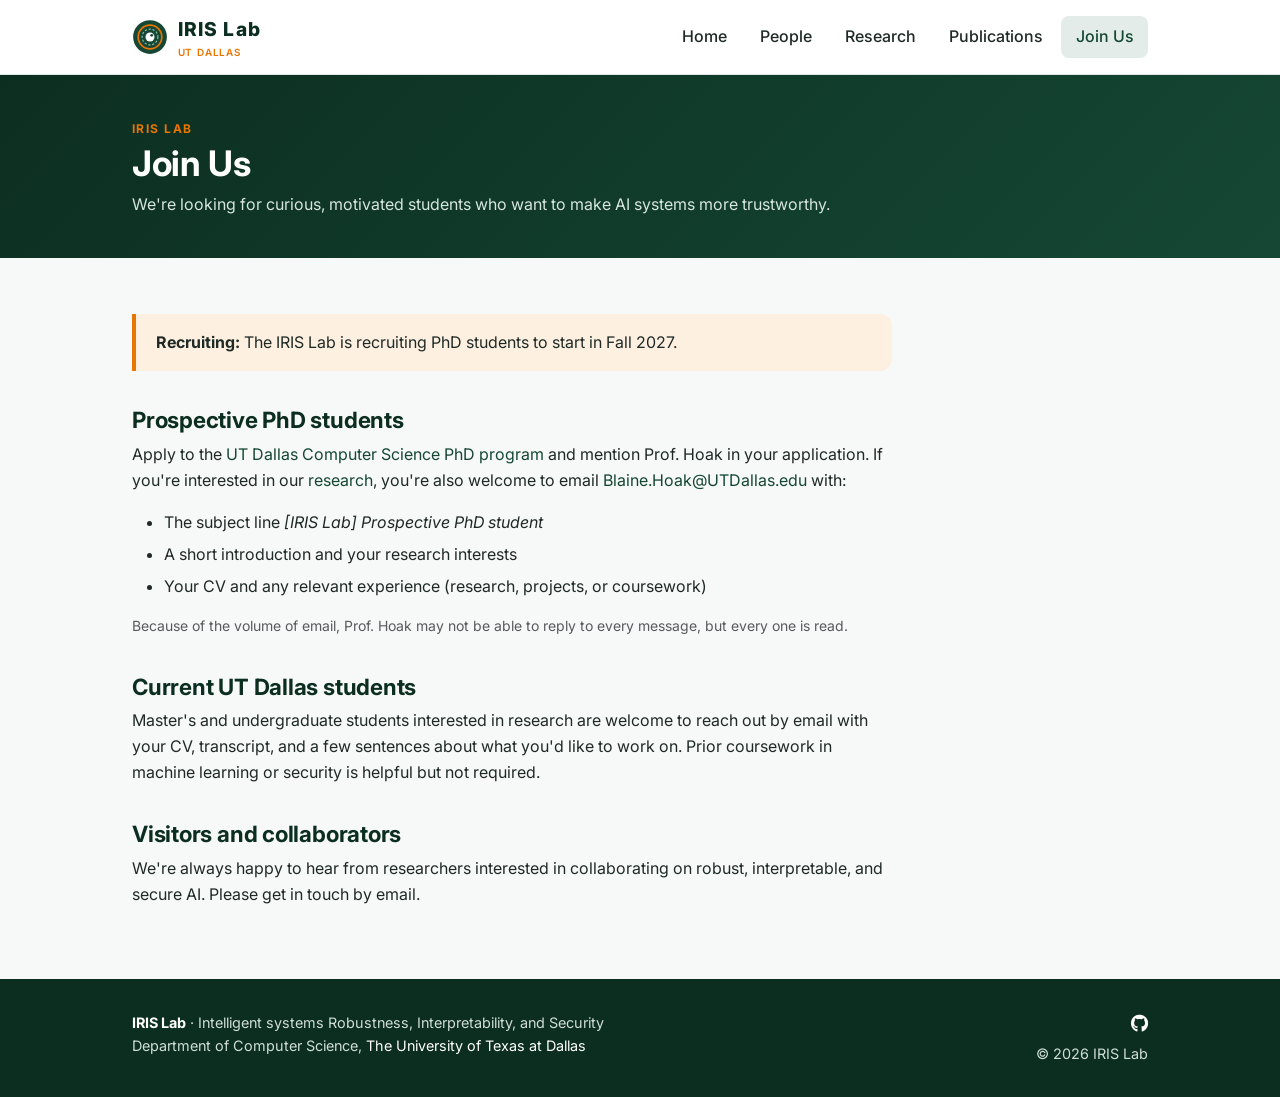
==== join/index.html @ d3d23715 "initial framework" ====
<!DOCTYPE html>
<html lang="en">

<head>
  <meta charset="UTF-8">
  <meta name="viewport" content="width=device-width, initial-scale=1.0">
  <title>Join Us | IRIS Lab</title>
  <meta name="description" content="Opportunities for PhD, master's, and undergraduate students in the IRIS Lab at UT Dallas.">
  <link rel="canonical" href="https://iris-research-lab.github.io/join/">
  <link rel="icon" href="/assets/images/logo.svg" type="image/svg+xml">
  <link rel="preconnect" href="https://fonts.googleapis.com">
  <link rel="preconnect" href="https://fonts.gstatic.com" crossorigin>
  <link href="https://fonts.googleapis.com/css2?family=Inter:wght@400;500;600;700;800&display=swap" rel="stylesheet">
  <link href="https://cdn.jsdelivr.net/npm/bootstrap@5.3.3/dist/css/bootstrap.min.css" rel="stylesheet">
  <link rel="stylesheet" href="https://cdnjs.cloudflare.com/ajax/libs/font-awesome/6.5.2/css/all.min.css">
  <link rel="stylesheet" href="/assets/css/style.css">
  <script type="module" src="/assets/js/layout.js"></script>
</head>

<body>
  <div id="navbar-placeholder"></div>

  <header class="page-header">
    <div class="container container-narrow">
      <div class="eyebrow mb-1">IRIS Lab</div>
      <h1>Join Us</h1>
      <p>We're looking for curious, motivated students who want to make AI systems more trustworthy.</p>
    </div>
  </header>

  <main class="section">
    <div class="container container-narrow">
      <div class="prose">
      <!-- TODO: update the recruiting cycle each year (or remove this callout) -->
      <div class="callout mb-4">
        <strong>Recruiting:</strong> The IRIS Lab is recruiting PhD students to start in Fall 2027.
      </div>

      <h2>Prospective PhD students</h2>
      <p>
        Apply to the <a href="https://cs.utdallas.edu/">UT Dallas Computer Science PhD program</a> and mention
        Prof. Hoak in your application. If you're interested in our <a href="/research/">research</a>, you're
        also welcome to email <a href="mailto:Blaine.Hoak@UTDallas.edu">Blaine.Hoak@UTDallas.edu</a> with:
      </p>
      <ul>
        <li>The subject line <em>[IRIS Lab] Prospective PhD student</em></li>
        <li>A short introduction and your research interests</li>
        <li>Your CV and any relevant experience (research, projects, or coursework)</li>
      </ul>
      <p class="text-body-secondary small">
        Because of the volume of email, Prof. Hoak may not be able to reply to every message, but every one is read.
      </p>

      <h2>Current UT Dallas students</h2>
      <p>
        Master's and undergraduate students interested in research are welcome to reach out by email with your
        CV, transcript, and a few sentences about what you'd like to work on. Prior coursework in machine
        learning or security is helpful but not required.
      </p>

      <h2>Visitors and collaborators</h2>
      <p>
        We're always happy to hear from researchers interested in collaborating on robust, interpretable, and
        secure AI. Please get in touch by email.
      </p>
      </div>
    </div>
  </main>

  <div id="footer-placeholder"></div>
  <script src="https://cdn.jsdelivr.net/npm/bootstrap@5.3.3/dist/js/bootstrap.bundle.min.js"></script>
</body>

</html>
---- assets/css/style.css ----
/* ==========================================
   IRIS Lab — global styles
   Palette builds on UT Dallas brand colors:
   https://brand.utdallas.edu/graphics-visual-identity/color-palette/
========================================== */
:root {
    --iris-green: #154734;
    --iris-green-dark: #0c2e21;
    --iris-green-soft: #e3ece8;
    --iris-mint: #8fc1a9;
    --iris-orange: #e87500;
    --iris-orange-soft: #fdf0e1;

    --color-text: #1f2a26;
    --color-muted: #5f6b66;
    --color-border: #dfe6e2;
    --color-background: #f7f9f8;
    --color-surface: #ffffff;

    --radius: 12px;
    --shadow-sm: 0 1px 3px rgba(12, 46, 33, 0.06), 0 1px 2px rgba(12, 46, 33, 0.04);
    --shadow-md: 0 6px 18px rgba(12, 46, 33, 0.10);

    --bs-link-color-rgb: 21, 71, 52;
    --bs-link-hover-color-rgb: 232, 117, 0;
}

body {
    font-family: 'Inter', system-ui, -apple-system, 'Segoe UI', Roboto, sans-serif;
    color: var(--color-text);
    background-color: var(--color-background);
    line-height: 1.6;
    display: flex;
    flex-direction: column;
    min-height: 100vh;
}

main { flex: 1 0 auto; }

h1, h2, h3, h4, h5, h6 {
    font-family: 'Inter', sans-serif;
    font-weight: 700;
    letter-spacing: -0.01em;
    color: var(--iris-green-dark);
}

a {
    color: var(--iris-green);
    text-decoration: none;
    transition: color 0.15s;
}

a:hover { color: var(--iris-orange); }

.container-narrow { max-width: 1040px; }

.section { padding: 3.5rem 0; }

.section-title {
    display: flex;
    align-items: center;
    gap: 0.6rem;
    margin-bottom: 1.5rem;
    font-size: 1.6rem;
}

.section-title::after {
    content: "";
    flex: 1;
    height: 1px;
    background: var(--color-border);
    margin-left: 0.5rem;
}

.eyebrow {
    font-size: 0.75rem;
    font-weight: 700;
    letter-spacing: 0.12em;
    text-transform: uppercase;
    color: var(--iris-orange);
}

/* ==========================================
   Navbar & footer
========================================== */
.site-nav {
    background: var(--color-surface);
    border-bottom: 1px solid var(--color-border);
}

.site-nav .navbar-brand {
    display: flex;
    align-items: center;
    gap: 0.6rem;
    color: var(--iris-green-dark);
}

.site-nav .navbar-brand img { width: 36px; height: 36px; }

.brand-name {
    font-weight: 800;
    font-size: 1.2rem;
    letter-spacing: 0.06em;
    line-height: 1.1;
}

.brand-sub {
    display: block;
    font-size: 0.62rem;
    font-weight: 600;
    letter-spacing: 0.08em;
    text-transform: uppercase;
    color: var(--iris-orange);
}

.site-nav .nav-link {
    font-weight: 500;
    color: var(--color-text);
    padding: 0.5rem 0.9rem !important;
    border-radius: 8px;
}

.site-nav .nav-link:hover { color: var(--iris-orange); }

.site-nav .nav-link.active {
    color: var(--iris-green);
    background: var(--iris-green-soft);
}

.site-footer {
    background: var(--iris-green-dark);
    color: #cfded7;
    font-size: 0.9rem;
    padding: 2rem 0;
}

.site-footer a { color: #ffffff; }
.site-footer a:hover { color: var(--iris-orange); }

/* ==========================================
   Hero (home) and page headers
========================================== */
.hero {
    position: relative;
    overflow: hidden;
    color: #ffffff;
    background:
        radial-gradient(circle at 85% 40%, rgba(232, 117, 0, 0.18) 0 70px, transparent 71px),
        repeating-radial-gradient(circle at 85% 40%, rgba(143, 193, 169, 0.10) 0 2px, transparent 3px 26px),
        linear-gradient(135deg, var(--iris-green-dark), var(--iris-green));
    padding: 5rem 0 4.5rem;
}

.hero h1 {
    color: #ffffff;
    font-size: clamp(2.6rem, 6vw, 4rem);
    font-weight: 800;
    letter-spacing: 0.04em;
    margin-bottom: 0.25rem;
}

.hero .expansion {
    font-size: clamp(1rem, 2.2vw, 1.3rem);
    font-weight: 500;
    color: #d6e6de;
    margin-bottom: 1.5rem;
}

.hero .expansion b {
    color: var(--iris-orange);
    font-weight: 800;
}

.hero .mission {
    font-size: 1.15rem;
    max-width: 640px;
    color: #f1f6f3;
}

.page-header {
    background: linear-gradient(135deg, var(--iris-green-dark), var(--iris-green));
    color: #ffffff;
    padding: 2.75rem 0 2.5rem;
}

.page-header h1 { color: #ffffff; margin: 0; font-size: 2.2rem; }
.page-header p { color: #d6e6de; margin: 0.5rem 0 0; max-width: 720px; }

/* ==========================================
   Buttons
========================================== */
.btn-iris {
    background: var(--iris-orange);
    color: #ffffff;
    border: none;
    font-weight: 600;
    border-radius: 8px;
    padding: 0.6rem 1.2rem;
}

.btn-iris:hover { background: #c96500; color: #ffffff; }

.btn-iris-outline {
    border: 1.5px solid currentColor;
    color: #ffffff;
    font-weight: 600;
    border-radius: 8px;
    padding: 0.55rem 1.15rem;
}

.btn-iris-outline:hover { color: var(--iris-orange); }

.btn-link-pill {
    display: inline-flex;
    align-items: center;
    gap: 0.4rem;
    font-size: 0.8rem;
    font-weight: 500;
    padding: 0.25rem 0.65rem;
    border-radius: 999px;
    border: 1px solid var(--color-border);
    color: var(--iris-green);
    background: var(--color-surface);
}

.btn-link-pill:hover {
    color: var(--iris-orange);
    border-color: var(--iris-orange);
}

/* ==========================================
   Cards
========================================== */
.iris-card {
    background: var(--color-surface);
    border: 1px solid var(--color-border);
    border-radius: var(--radius);
    box-shadow: var(--shadow-sm);
    padding: 1.5rem;
    transition: box-shadow 0.2s, transform 0.2s;
}

a.iris-card:hover, .iris-card.hoverable:hover {
    box-shadow: var(--shadow-md);
    transform: translateY(-2px);
}

.theme-icon {
    width: 48px;
    height: 48px;
    border-radius: 12px;
    display: inline-flex;
    align-items: center;
    justify-content: center;
    font-size: 1.3rem;
    background: var(--iris-green-soft);
    color: var(--iris-green);
    margin-bottom: 1rem;
}

.theme-letter {
    font-weight: 800;
    color: var(--iris-orange);
}

/* ==========================================
   News
========================================== */
.news-list {
    list-style: none;
    padding: 0;
    margin: 0;
    max-height: 340px;
    overflow-y: auto;
    scrollbar-width: thin;
}

.news-list li {
    display: grid;
    grid-template-columns: 6.5rem 1fr;
    gap: 1rem;
    padding: 0.75rem 0;
    border-bottom: 1px solid var(--color-border);
}

.news-list li:last-child { border-bottom: none; }

.news-date {
    font-size: 0.8rem;
    font-weight: 600;
    color: var(--iris-green);
    padding-top: 0.15rem;
}

@media (max-width: 575.98px) {
    .news-list li { grid-template-columns: 1fr; gap: 0.15rem; }
}

/* ==========================================
   People
========================================== */
.person-card { text-align: center; }

.person-photo {
    width: 140px;
    height: 140px;
    border-radius: 50%;
    object-fit: cover;
    border: 4px solid var(--iris-green-soft);
    margin-bottom: 1rem;
}

.person-photo-placeholder {
    display: inline-flex;
    align-items: center;
    justify-content: center;
    background: var(--iris-green-soft);
    color: var(--iris-green);
    font-size: 2.4rem;
    font-weight: 700;
}

.person-role {
    font-size: 0.85rem;
    color: var(--color-muted);
    margin-bottom: 0.75rem;
}

.tag {
    display: inline-block;
    font-size: 0.75rem;
    font-weight: 500;
    padding: 0.15rem 0.55rem;
    margin: 0.15rem;
    border-radius: 999px;
    background: var(--iris-green-soft);
    color: var(--iris-green);
}

.person-links { display: flex; justify-content: center; gap: 0.9rem; margin-top: 1rem; }
.person-links a { font-size: 1.15rem; }

.member-strip { display: flex; flex-wrap: wrap; gap: 1.25rem; }
.member-strip a { text-align: center; width: 110px; color: var(--color-text); font-size: 0.85rem; font-weight: 500; }
.member-strip img, .member-strip .person-photo-placeholder {
    width: 84px; height: 84px; border-radius: 50%; object-fit: cover;
    border: 3px solid var(--iris-green-soft); margin-bottom: 0.4rem; font-size: 1.6rem;
}
.member-strip a:hover { color: var(--iris-orange); }

/* ==========================================
   Publications
========================================== */
.year-heading {
    font-size: 1.1rem;
    font-weight: 800;
    color: var(--iris-orange);
    margin: 2rem 0 0.75rem;
}

.pub {
    display: flex;
    gap: 1.25rem;
    align-items: flex-start;
}

.pub-img {
    flex: 0 0 180px;
    width: 180px;
    height: 110px;
    object-fit: contain;
    background: #fff;
    border-radius: 8px;
    border: 1px solid var(--color-border);
}

.pub-title { font-size: 1rem; font-weight: 600; margin-bottom: 0.2rem; color: var(--color-text); }
.pub-authors { font-size: 0.9rem; color: var(--color-muted); margin-bottom: 0.15rem; }
.pub-authors strong { color: var(--color-text); font-weight: 600; }
.pub-venue { font-size: 0.9rem; font-style: italic; color: var(--color-muted); margin-bottom: 0.5rem; }

.badge-award, .badge-talk {
    display: inline-block;
    font-size: 0.78rem;
    font-weight: 600;
    padding: 0.15rem 0.55rem;
    border-radius: 6px;
    margin-bottom: 0.4rem;
}
.badge-award { background: var(--iris-orange-soft); color: #a35400; border: 1px solid #f3cd9d; }
.badge-talk { background: var(--iris-green-soft); color: var(--iris-green); border: 1px solid #bcd4c8; }

@media (max-width: 767.98px) {
    .pub { flex-direction: column; }
    .pub-img { width: 100%; flex-basis: auto; height: 160px; }
}

.empty-state {
    text-align: center;
    padding: 3rem 1.5rem;
    color: var(--color-muted);
}

.empty-state i { font-size: 2.2rem; color: var(--iris-mint); margin-bottom: 1rem; }

/* ==========================================
   Prose (research / join)
========================================== */
.prose { max-width: 760px; }
.prose h2 { font-size: 1.4rem; margin-top: 2.25rem; }
.prose li { margin-bottom: 0.4rem; }

.callout {
    border-left: 4px solid var(--iris-orange);
    background: var(--iris-orange-soft);
    border-radius: 0 var(--radius) var(--radius) 0;
    padding: 1rem 1.25rem;
}
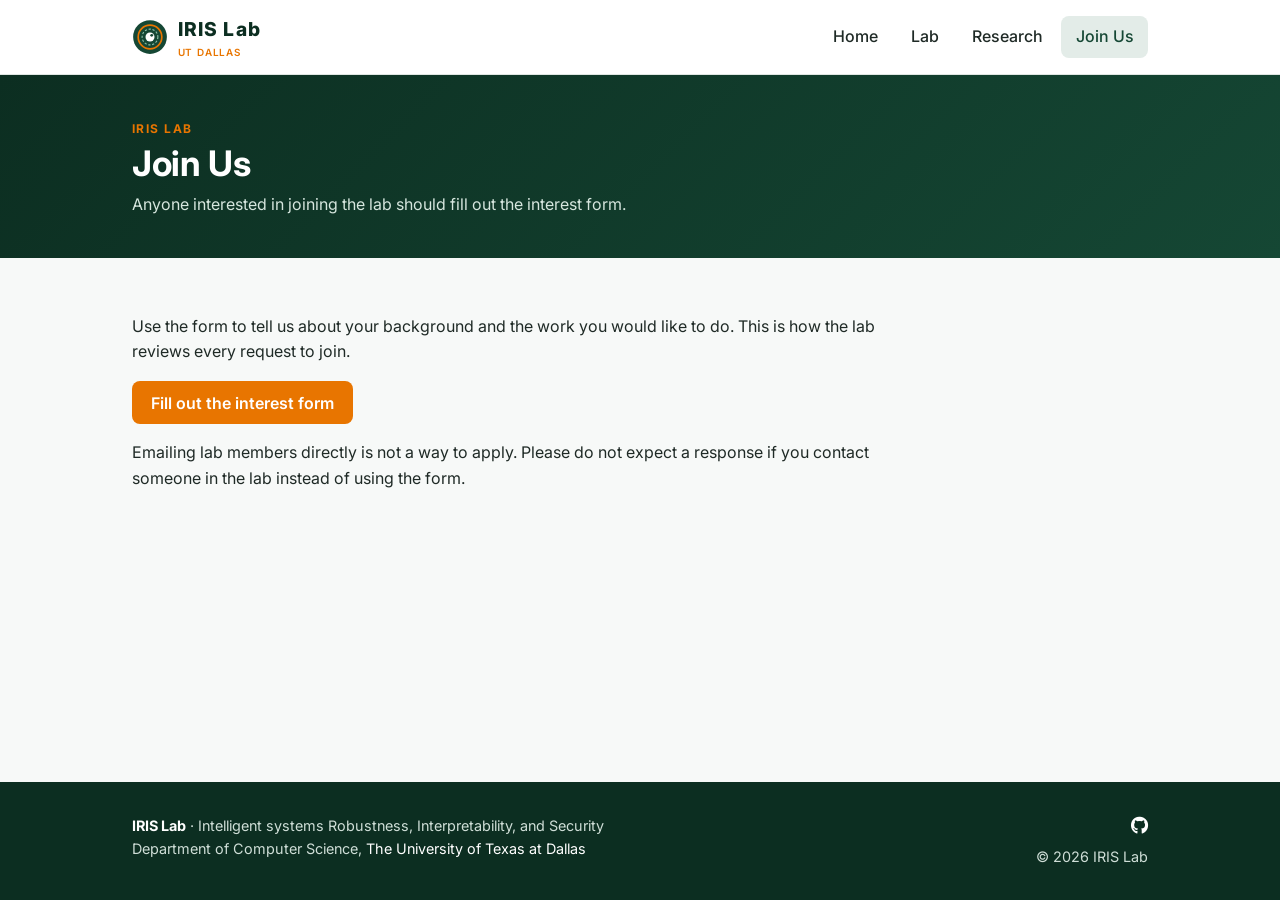
==== commit 141a371e: "Rewrite Join Us around a placeholder interest form. The page tells visitors to use the form and not " ====
--- a/join/index.html
+++ b/join/index.html
@@ -5,7 +5,7 @@
   <meta charset="UTF-8">
   <meta name="viewport" content="width=device-width, initial-scale=1.0">
   <title>Join Us | IRIS Lab</title>
-  <meta name="description" content="Opportunities for PhD, master's, and undergraduate students in the IRIS Lab at UT Dallas.">
+  <meta name="description" content="Anyone interested in joining the IRIS Lab should fill out the interest form. Direct email to lab members is not an application.">
   <link rel="canonical" href="https://iris-research-lab.github.io/join/">
   <link rel="icon" href="/assets/images/logo.svg" type="image/svg+xml">
   <link rel="preconnect" href="https://fonts.googleapis.com">
@@ -24,49 +24,29 @@
     <div class="container container-narrow">
       <div class="eyebrow mb-1">IRIS Lab</div>
       <h1>Join Us</h1>
-      <p>We're looking for curious, motivated students who want to make AI systems more trustworthy.</p>
+      <p>Anyone interested in joining the lab should fill out the interest form.</p>
     </div>
   </header>
 
   <main class="section">
     <div class="container container-narrow">
       <div class="prose">
-      <!-- TODO: update the recruiting cycle each year (or remove this callout) -->
-      <div class="callout mb-4">
-        <strong>Recruiting:</strong> The IRIS Lab is recruiting PhD students to start in Fall 2027.
-      </div>
-
-      <h2>Prospective PhD students</h2>
-      <p>
-        Apply to the <a href="https://cs.utdallas.edu/">UT Dallas Computer Science PhD program</a> and mention
-        Prof. Hoak in your application. If you're interested in our <a href="/research/">research</a>, you're
-        also welcome to email <a href="mailto:Blaine.Hoak@UTDallas.edu">Blaine.Hoak@UTDallas.edu</a> with:
-      </p>
-      <ul>
-        <li>The subject line <em>[IRIS Lab] Prospective PhD student</em></li>
-        <li>A short introduction and your research interests</li>
-        <li>Your CV and any relevant experience (research, projects, or coursework)</li>
-      </ul>
-      <p class="text-body-secondary small">
-        Because of the volume of email, Prof. Hoak may not be able to reply to every message, but every one is read.
-      </p>
-
-      <h2>Current UT Dallas students</h2>
-      <p>
-        Master's and undergraduate students interested in research are welcome to reach out by email with your
-        CV, transcript, and a few sentences about what you'd like to work on. Prior coursework in machine
-        learning or security is helpful but not required.
-      </p>
-
-      <h2>Visitors and collaborators</h2>
-      <p>
-        We're always happy to hear from researchers interested in collaborating on robust, interpretable, and
-        secure AI. Please get in touch by email.
-      </p>
+        <p>
+          Use the form to tell us about your background and the work you would like to do.
+          This is how the lab reviews every request to join.
+        </p>
+        <p>
+          <a class="btn btn-iris" id="join-form">Fill out the interest form</a>
+        </p>
+        <p>
+          Emailing lab members directly is not a way to apply. Please do not expect a response
+          if you contact someone in the lab instead of using the form.
+        </p>
       </div>
     </div>
   </main>
 
+  <script type="module" src="/assets/js/join.js"></script>
   <div id="footer-placeholder"></div>
   <script src="https://cdn.jsdelivr.net/npm/bootstrap@5.3.3/dist/js/bootstrap.bundle.min.js"></script>
 </body>
--- a/assets/css/style.css
+++ b/assets/css/style.css
@@ -349,6 +349,52 @@
 .member-strip a:hover { color: var(--iris-orange); }
 
 /* ==========================================
+   Lab photos and videos
+========================================== */
+.lab-photos { margin-bottom: 3rem; scroll-margin-top: 5.5rem; }
+
+.lab-gallery {
+  display: grid;
+  grid-template-columns: repeat(auto-fit, minmax(min(100%, 16rem), 1fr));
+  gap: 1.25rem;
+  min-width: 0;
+}
+
+.lab-media-card {
+  margin: 0;
+  min-width: 0;
+  max-width: 100%;
+  background: var(--color-surface);
+  border: 1px solid var(--color-border);
+  border-radius: var(--radius);
+  box-shadow: var(--shadow-sm);
+  overflow: hidden;
+}
+
+.lab-media-card picture { display: block; }
+
+.lab-media-visual {
+  display: block;
+  width: 100%;
+  max-width: 100%;
+  height: auto;
+  background: var(--iris-green-dark);
+}
+
+.lab-media-caption {
+  padding: 0.75rem 1rem 0.9rem;
+  font-size: 0.9rem;
+  color: var(--color-muted);
+}
+
+.lab-media-caption time {
+  font-weight: 600;
+  color: var(--iris-green);
+}
+
+.lab-media-dot { margin: 0 0.4rem; }
+
+/* ==========================================
    Publications
 ========================================== */
 .year-heading {
@@ -365,14 +411,19 @@
 }
 
 .pub-img {
-    flex: 0 0 180px;
-    width: 180px;
-    height: 110px;
+    flex: 0 0 240px;
+    width: 240px;
+    height: 160px;
     object-fit: contain;
     background: #fff;
     border-radius: 8px;
     border: 1px solid var(--color-border);
 }
+
+.pub > div { min-width: 0; overflow-wrap: anywhere; }
+.pub, .research-topic { scroll-margin-top: 6rem; }
+.research-topic { border-top: 1px solid var(--color-border); padding: 0.8rem 0; }
+.research-topic summary { color: var(--iris-green); font-weight: 600; cursor: pointer; }
 
 .pub-title { font-size: 1rem; font-weight: 600; margin-bottom: 0.2rem; color: var(--color-text); }
 .pub-authors { font-size: 0.9rem; color: var(--color-muted); margin-bottom: 0.15rem; }
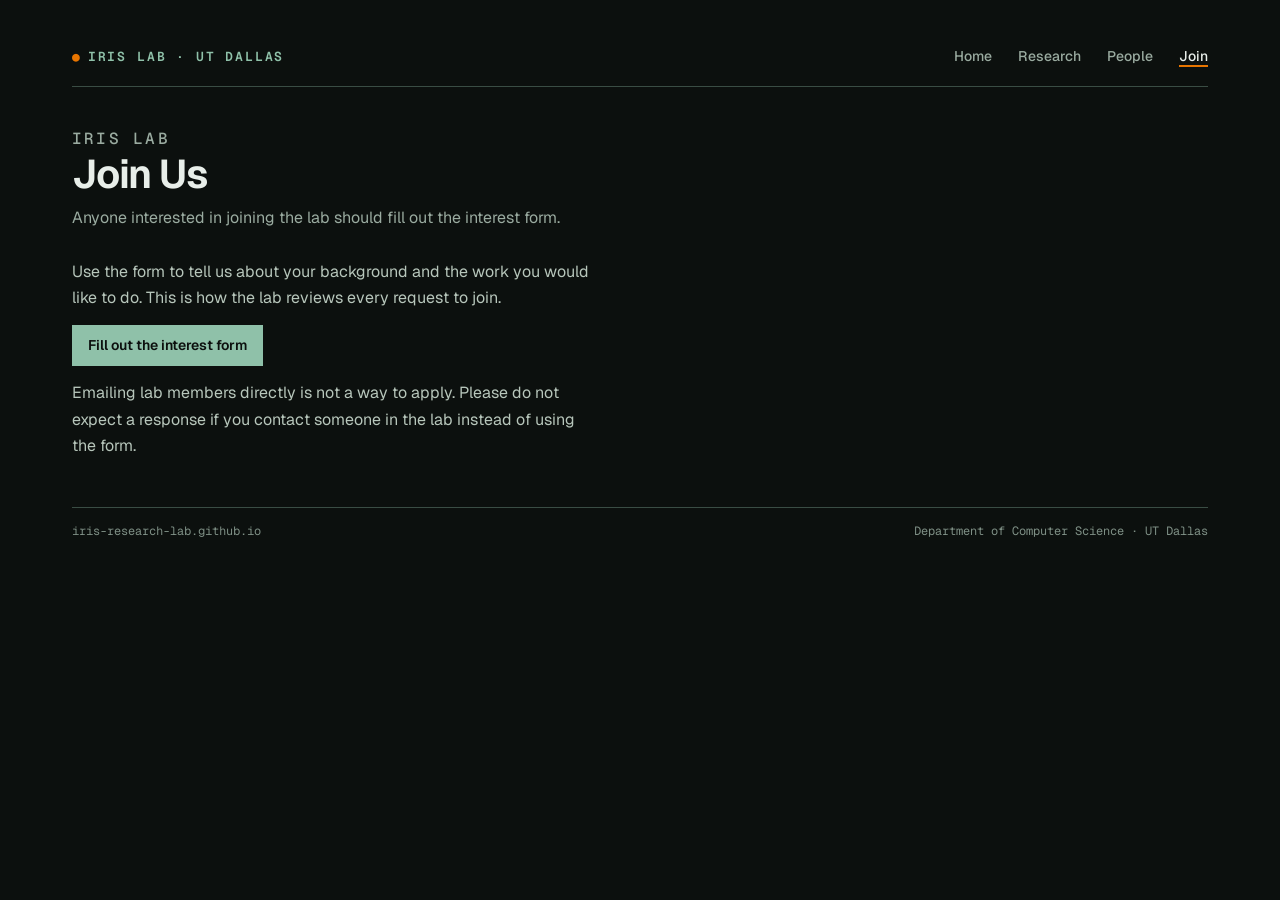
==== commit 54ff38b8: "Implement the IRIS V3 North Star site. Replace the Bootstrap theme with the locked Signal DNA system" ====
--- a/join/index.html
+++ b/join/index.html
@@ -4,51 +4,44 @@
 <head>
   <meta charset="UTF-8">
   <meta name="viewport" content="width=device-width, initial-scale=1.0">
-  <title>Join Us | IRIS Lab</title>
+  <title>Join | IRIS Lab</title>
   <meta name="description" content="Anyone interested in joining the IRIS Lab should fill out the interest form. Direct email to lab members is not an application.">
+  <meta name="theme-color" content="#0C100E">
   <link rel="canonical" href="https://iris-research-lab.github.io/join/">
   <link rel="icon" href="/assets/images/logo.svg" type="image/svg+xml">
-  <link rel="preconnect" href="https://fonts.googleapis.com">
-  <link rel="preconnect" href="https://fonts.gstatic.com" crossorigin>
-  <link href="https://fonts.googleapis.com/css2?family=Inter:wght@400;500;600;700;800&display=swap" rel="stylesheet">
-  <link href="https://cdn.jsdelivr.net/npm/bootstrap@5.3.3/dist/css/bootstrap.min.css" rel="stylesheet">
-  <link rel="stylesheet" href="https://cdnjs.cloudflare.com/ajax/libs/font-awesome/6.5.2/css/all.min.css">
   <link rel="stylesheet" href="/assets/css/style.css">
   <script type="module" src="/assets/js/layout.js"></script>
 </head>
 
 <body>
-  <div id="navbar-placeholder"></div>
+  <a class="skip-link" href="#content">Skip to content</a>
+  <div class="page">
+    <div id="navbar-placeholder"></div>
 
-  <header class="page-header">
-    <div class="container container-narrow">
-      <div class="eyebrow mb-1">IRIS Lab</div>
-      <h1>Join Us</h1>
-      <p>Anyone interested in joining the lab should fill out the interest form.</p>
-    </div>
-  </header>
-
-  <main class="section">
-    <div class="container container-narrow">
+    <main id="content">
+      <header class="page-head">
+        <p class="kicker">IRIS Lab</p>
+        <h1>Join Us</h1>
+        <p>Anyone interested in joining the lab should fill out the interest form.</p>
+      </header>
       <div class="prose">
         <p>
           Use the form to tell us about your background and the work you would like to do.
           This is how the lab reviews every request to join.
         </p>
         <p>
-          <a class="btn btn-iris" id="join-form">Fill out the interest form</a>
+          <a class="btn" id="join-form" href="#google-form-placeholder">Fill out the interest form</a>
         </p>
         <p>
           Emailing lab members directly is not a way to apply. Please do not expect a response
           if you contact someone in the lab instead of using the form.
         </p>
       </div>
-    </div>
-  </main>
+    </main>
 
+    <div id="footer-placeholder"></div>
+  </div>
   <script type="module" src="/assets/js/join.js"></script>
-  <div id="footer-placeholder"></div>
-  <script src="https://cdn.jsdelivr.net/npm/bootstrap@5.3.3/dist/js/bootstrap.bundle.min.js"></script>
 </body>
 
 </html>
--- a/assets/css/style.css
+++ b/assets/css/style.css
@@ -1,469 +1,684 @@
-/* ==========================================
-   IRIS Lab — global styles
-   Palette builds on UT Dallas brand colors:
-   https://brand.utdallas.edu/graphics-visual-identity/color-palette/
-========================================== */
+/* IRIS Lab V3 North Star
+   Tokens ported from the design package (tokens/tokens.css).
+   Geist + Geist Mono variable, Source Serif 4 for the featured title. */
+
+@font-face {
+  font-family: "Geist";
+  font-style: normal;
+  font-weight: 100 900;
+  font-display: swap;
+  src: url("../fonts/geist-latin-wght-normal.woff2") format("woff2");
+}
+
+@font-face {
+  font-family: "Geist Mono";
+  font-style: normal;
+  font-weight: 100 900;
+  font-display: swap;
+  src: url("../fonts/geist-mono-latin-wght-normal.woff2") format("woff2");
+}
+
+@font-face {
+  font-family: "Source Serif 4";
+  font-style: normal;
+  font-weight: 700;
+  font-display: swap;
+  src: url("../fonts/source-serif-4-latin-700-normal.woff2") format("woff2");
+}
+
 :root {
-    --iris-green: #154734;
-    --iris-green-dark: #0c2e21;
-    --iris-green-soft: #e3ece8;
-    --iris-mint: #8fc1a9;
-    --iris-orange: #e87500;
-    --iris-orange-soft: #fdf0e1;
-
-    --color-text: #1f2a26;
-    --color-muted: #5f6b66;
-    --color-border: #dfe6e2;
-    --color-background: #f7f9f8;
-    --color-surface: #ffffff;
-
-    --radius: 12px;
-    --shadow-sm: 0 1px 3px rgba(12, 46, 33, 0.06), 0 1px 2px rgba(12, 46, 33, 0.04);
-    --shadow-md: 0 6px 18px rgba(12, 46, 33, 0.10);
-
-    --bs-link-color-rgb: 21, 71, 52;
-    --bs-link-hover-color-rgb: 232, 117, 0;
-}
+  --iris-bg: #0c100e;
+  --iris-ink: #e8eee9;
+  --iris-muted: #9aaba0;
+  --iris-muted-2: #b7c6bb;
+  --iris-ink-soft: #c5d2c9;
+  --iris-mint: #8fc1a9;
+  --iris-mint-hover: #b5d9c6;
+  --iris-orange: #e87500;
+  --iris-rule: rgba(143, 193, 169, 0.22);
+  --iris-rule-strong: rgba(143, 193, 169, 0.35);
+  --iris-focus: #8fc1a9;
+  --iris-btn-ink: #0c100e;
+  --iris-footer: #7f9086;
+  --iris-btn-active: #7bb396;
+
+  --font-sans: "Geist", system-ui, -apple-system, "Segoe UI", sans-serif;
+  --font-serif: "Source Serif 4", "Source Serif Pro", Georgia, serif;
+  --font-mono: "Geist Mono", ui-monospace, SFMono-Regular, Menlo, monospace;
+
+  --space-gutter: 72px;
+  --space-gutter-mobile: 18px;
+  --focus-ring: 2px solid var(--iris-focus);
+  --focus-offset: 2px;
+}
+
+*,
+*::before,
+*::after { box-sizing: border-box; }
+
+html { color-scheme: dark; }
 
 body {
-    font-family: 'Inter', system-ui, -apple-system, 'Segoe UI', Roboto, sans-serif;
-    color: var(--color-text);
-    background-color: var(--color-background);
-    line-height: 1.6;
-    display: flex;
+  margin: 0;
+  background: var(--iris-bg);
+  color: var(--iris-ink);
+  font-family: var(--font-sans);
+  font-size: 16px;
+  font-weight: 400;
+  line-height: 1.5;
+}
+
+/* Link contract: mint for :link and :visited. Never browser blue. */
+a:link,
+a:visited,
+a:any-link {
+  color: var(--iris-mint);
+  text-decoration: none;
+  text-decoration-thickness: 1px;
+  text-underline-offset: 0.18em;
+  transition: color 140ms ease, background-color 140ms ease;
+}
+
+a:hover {
+  color: var(--iris-mint-hover);
+  text-decoration: underline;
+}
+
+a:focus-visible {
+  outline: var(--focus-ring);
+  outline-offset: var(--focus-offset);
+}
+
+:focus-visible {
+  outline: var(--focus-ring);
+  outline-offset: var(--focus-offset);
+}
+
+.skip-link {
+  position: absolute;
+  left: 12px;
+  top: 0;
+  transform: translateY(-120%);
+  background: var(--iris-mint);
+  color: var(--iris-btn-ink);
+  font-weight: 600;
+  font-size: 14px;
+  padding: 8px 12px;
+  z-index: 10;
+}
+
+.skip-link:focus {
+  transform: none;
+  color: var(--iris-btn-ink);
+}
+
+.page {
+  padding: 44px var(--space-gutter) 56px;
+}
+
+.site-header { margin-bottom: 40px; }
+
+.site-nav {
+  display: flex;
+  justify-content: space-between;
+  align-items: baseline;
+  gap: 24px;
+  padding-bottom: 18px;
+  border-bottom: 1px solid var(--iris-rule-strong);
+}
+
+.logo,
+.logo:link,
+.logo:visited {
+  font-family: var(--font-mono);
+  font-size: 13px;
+  font-weight: 600;
+  letter-spacing: 0.14em;
+  text-transform: uppercase;
+  color: var(--iris-mint);
+  text-decoration: none;
+  line-height: 1;
+}
+
+.logo:hover,
+.logo:focus-visible { color: var(--iris-mint-hover); text-decoration: none; }
+
+.logo-dot {
+  color: var(--iris-orange);
+  font-style: normal;
+  margin-right: 8px;
+  letter-spacing: 0;
+}
+
+.nav-links {
+  display: flex;
+  gap: 26px;
+  list-style: none;
+  margin: 0;
+  padding: 0;
+}
+
+.nav-links a,
+.nav-links a:link,
+.nav-links a:visited {
+  color: var(--iris-muted);
+  font-size: 14px;
+  font-weight: 500;
+  line-height: 1.2;
+  text-decoration: none;
+  padding-bottom: 2px;
+}
+
+.nav-links a:hover,
+.nav-links a:focus-visible {
+  color: var(--iris-ink);
+  text-decoration: none;
+}
+
+.nav-links a[aria-current="page"],
+.nav-links a[aria-current="page"]:link,
+.nav-links a[aria-current="page"]:visited,
+.nav-links a[aria-current="page"]:hover {
+  color: var(--iris-ink);
+  box-shadow: inset 0 -2px 0 var(--iris-orange);
+}
+
+.kicker,
+.section-label {
+  font-family: var(--font-mono);
+  font-weight: 500;
+  line-height: 1.2;
+  letter-spacing: 0.14em;
+  text-transform: uppercase;
+  color: var(--iris-orange);
+  margin: 0 0 14px;
+}
+
+.kicker { font-size: 12px; }
+.section-label { font-size: 11px; }
+
+.section-label .layout-tag {
+  color: var(--iris-footer);
+  text-transform: none;
+  letter-spacing: 0;
+  font-weight: 400;
+}
+
+h1 {
+  font-family: var(--font-sans);
+  font-weight: 650;
+  color: var(--iris-ink);
+  margin: 0 0 16px;
+}
+
+.hero { max-width: 820px; margin-bottom: 44px; }
+
+.hero h1 {
+  font-size: 52px;
+  line-height: 1.05;
+  letter-spacing: -0.035em;
+}
+
+.page-head { margin-bottom: 28px; }
+.page-head h1 {
+  font-size: 40px;
+  line-height: 1.1;
+  letter-spacing: -0.03em;
+  margin-bottom: 10px;
+}
+
+.expand {
+  font-size: 20px;
+  font-weight: 500;
+  line-height: 1.45;
+  color: var(--iris-mint);
+  max-width: 34ch;
+  margin: 0 0 18px;
+}
+
+.mission {
+  font-size: 17px;
+  line-height: 1.65;
+  color: var(--iris-muted-2);
+  max-width: 52ch;
+  margin: 0;
+}
+
+.lede,
+.page-head p {
+  font-size: 16px;
+  line-height: 1.55;
+  color: var(--iris-muted);
+  max-width: 48ch;
+  margin: 0;
+}
+
+#research-gate { margin-bottom: 28px; }
+
+.prose {
+  font-size: 16px;
+  line-height: 1.65;
+  color: var(--iris-muted-2);
+  max-width: 48ch;
+}
+
+.prose p { margin: 0 0 14px; }
+
+.prose a:link:not(.btn),
+.prose a:visited:not(.btn),
+.news-body a:link,
+.news-body a:visited {
+  text-decoration: underline;
+}
+
+.section-label.spaced { margin-top: 28px; }
+
+.cta {
+  margin-top: 24px;
+  display: flex;
+  gap: 20px;
+  align-items: center;
+  flex-wrap: wrap;
+}
+
+.btn,
+.btn:link,
+.btn:visited,
+.btn:hover,
+.btn:active {
+  display: inline-block;
+  background: var(--iris-mint);
+  color: var(--iris-btn-ink);
+  padding: 12px 16px;
+  font-family: var(--font-sans);
+  font-size: 14px;
+  font-weight: 600;
+  line-height: 1.2;
+  text-decoration: none;
+  border-radius: 0;
+}
+
+.btn:hover { background: var(--iris-mint-hover); color: var(--iris-btn-ink); text-decoration: none; }
+.btn:active { background: var(--iris-btn-active); color: var(--iris-btn-ink); }
+
+.btn-ghost,
+.btn-ghost:link,
+.btn-ghost:visited {
+  background: transparent;
+  color: var(--iris-ink);
+  padding: 12px 0;
+  border-bottom: 1px solid var(--iris-orange);
+  text-decoration: none;
+}
+
+.btn-ghost:hover { color: var(--iris-mint); background: transparent; text-decoration: none; }
+
+.band {
+  padding-top: 36px;
+  border-top: 1px solid var(--iris-rule);
+  margin-top: 8px;
+}
+
+.featured-kicker { margin-bottom: 0; }
+
+.featured-title {
+  font-family: var(--font-serif);
+  font-size: 28px;
+  font-weight: 700;
+  line-height: 1.25;
+  color: var(--iris-ink);
+  max-width: 24ch;
+  margin: 10px 0 12px;
+}
+
+.featured-meta {
+  font-size: 15px;
+  color: var(--iris-muted);
+  line-height: 1.55;
+  margin: 0 0 14px;
+}
+
+.featured-meta strong {
+  color: var(--iris-ink-soft);
+  font-weight: 600;
+}
+
+.honesty-note {
+  margin: 0 0 28px;
+  padding: 12px 14px;
+  border-left: 3px solid var(--iris-orange);
+  font-size: 13px;
+  line-height: 1.5;
+  color: var(--iris-muted);
+  max-width: 72ch;
+}
+
+.honesty-note strong {
+  color: var(--iris-ink-soft);
+  font-weight: 600;
+}
+
+.honesty-note code {
+  font-family: var(--font-mono);
+  font-size: 12px;
+  color: var(--iris-mint);
+}
+
+.pub-list {
+  list-style: none;
+  margin: 0;
+  padding: 0;
+}
+
+.pub {
+  display: grid;
+  grid-template-columns: minmax(0, 1.15fr) minmax(0, 0.85fr);
+  gap: 28px;
+  align-items: start;
+  padding: 26px 0;
+  border-bottom: 1px solid var(--iris-rule);
+}
+
+.pub.nofig { grid-template-columns: minmax(0, 1fr); }
+
+.pub-tags {
+  display: flex;
+  gap: 12px;
+  align-items: center;
+  margin: 0 0 8px;
+}
+
+.kind {
+  font-family: var(--font-mono);
+  font-size: 11px;
+  font-weight: 500;
+  letter-spacing: 0.06em;
+  text-transform: uppercase;
+  color: var(--iris-mint);
+  line-height: 1;
+}
+
+.year-tag,
+.news-item time {
+  font-family: var(--font-mono);
+  font-size: 11px;
+  font-weight: 500;
+  color: var(--iris-orange);
+  line-height: 1;
+}
+
+.news-item time { font-size: 12px; display: block; margin-bottom: 8px; }
+
+.pub-title {
+  font-size: 20px;
+  font-weight: 650;
+  line-height: 1.3;
+  letter-spacing: -0.015em;
+  color: var(--iris-ink);
+  max-width: 48ch;
+  margin: 0 0 8px;
+  overflow-wrap: break-word;
+}
+
+.pub-authors {
+  font-size: 14px;
+  line-height: 1.5;
+  color: var(--iris-ink-soft);
+  max-width: 60ch;
+  margin: 0 0 6px;
+}
+
+.pub-authors strong { font-weight: 650; }
+
+.pub-authornote {
+  font-size: 14px;
+  line-height: 1.5;
+  color: var(--iris-ink-soft);
+  font-style: italic;
+  margin: -2px 0 6px;
+}
+
+.pub-venue {
+  font-size: 13px;
+  line-height: 1.4;
+  color: var(--iris-muted);
+  margin: 0 0 10px;
+}
+
+.pub-links {
+  font-size: 13px;
+  font-weight: 600;
+  line-height: 1.3;
+  margin: 0;
+}
+
+.pub-links a:link,
+.pub-links a:visited { text-decoration: none; }
+.pub-links a:hover { text-decoration: underline; }
+
+.pub-fig { margin: 0; }
+.pub-fig img {
+  width: 100%;
+  height: auto;
+  display: block;
+  border-radius: 0;
+  filter: saturate(0.88) contrast(1.04);
+}
+
+.pub-fig figcaption,
+.lab-photo figcaption {
+  margin-top: 8px;
+  font-family: var(--font-mono);
+  font-size: 11px;
+  font-weight: 400;
+  line-height: 1.4;
+  color: var(--iris-footer);
+}
+
+.lower {
+  display: grid;
+  grid-template-columns: 1fr 1fr;
+  gap: 48px;
+  margin-top: 40px;
+  padding-top: 36px;
+  border-top: 1px solid var(--iris-rule);
+}
+
+.lower:has(#news-section[hidden]) { grid-template-columns: 1fr; }
+
+.news-body {
+  font-size: 16px;
+  font-weight: 400;
+  line-height: 1.55;
+  color: var(--iris-ink-soft);
+  margin: 0;
+}
+
+.news-item + .news-item {
+  margin-top: 16px;
+  padding-top: 16px;
+  border-top: 1px solid var(--iris-rule);
+}
+
+.person {
+  display: grid;
+  grid-template-columns: 64px 1fr;
+  gap: 14px;
+  align-items: center;
+  margin: 0 0 16px;
+}
+
+.person h3 {
+  font-size: 16px;
+  font-weight: 600;
+  line-height: 1.25;
+  margin: 0;
+  color: var(--iris-ink);
+}
+
+.person .role {
+  font-size: 13px;
+  font-weight: 500;
+  line-height: 1.3;
+  color: var(--iris-muted);
+  margin-top: 3px;
+}
+
+.roster {
+  display: grid;
+  grid-template-columns: repeat(3, minmax(0, 1fr));
+  gap: 28px;
+  list-style: none;
+  margin: 0;
+  padding: 0;
+}
+
+.roster + .section-label { margin-top: 36px; }
+
+.member h2 {
+  font-size: 18px;
+  font-weight: 600;
+  line-height: 1.25;
+  margin: 0 0 4px;
+  color: var(--iris-ink);
+}
+
+.member .role {
+  font-size: 14px;
+  font-weight: 500;
+  line-height: 1.3;
+  color: var(--iris-mint);
+  margin: 0 0 8px;
+}
+
+.member .interests {
+  font-size: 13px;
+  font-weight: 400;
+  line-height: 1.45;
+  color: var(--iris-muted);
+  margin: 0;
+}
+
+.person-photo,
+.person img,
+.member img,
+.person-photo-link img {
+  object-fit: cover;
+  filter: grayscale(0.12) contrast(1.05);
+  display: block;
+}
+
+.person img,
+.person .person-photo-link,
+.person .person-photo-placeholder {
+  width: 64px;
+  height: 64px;
+}
+
+.member img,
+.member .person-photo-link,
+.member .person-photo-placeholder {
+  width: 100%;
+  aspect-ratio: 1;
+  margin: 0 0 12px;
+  height: auto;
+}
+
+.member .person-photo-link,
+.person .person-photo-link { display: block; }
+
+.person-photo-link:hover,
+.person-photo-link:focus-visible { text-decoration: none; }
+
+.person-photo-placeholder {
+  display: grid;
+  place-items: center;
+  background: var(--iris-bg);
+  color: var(--iris-mint);
+  font-family: var(--font-mono);
+  font-size: 14px;
+  font-weight: 600;
+  letter-spacing: 0.06em;
+  box-shadow: inset 0 0 0 1px var(--iris-rule);
+}
+
+.lab-photo {
+  margin: 0 0 36px;
+  max-width: 520px;
+}
+
+.lab-photo img {
+  width: 100%;
+  height: auto;
+  display: block;
+  border-radius: 0;
+}
+
+.site-footer {
+  margin-top: 48px;
+  padding-top: 16px;
+  border-top: 1px solid var(--iris-rule-strong);
+  display: flex;
+  justify-content: space-between;
+  gap: 8px;
+  font-family: var(--font-mono);
+  font-size: 12px;
+  font-weight: 400;
+  line-height: 1.3;
+  color: var(--iris-footer);
+}
+
+.empty {
+  font-size: 16px;
+  line-height: 1.65;
+  color: var(--iris-muted-2);
+  max-width: 48ch;
+}
+
+@media (max-width: 1199px) {
+  .roster { grid-template-columns: repeat(2, minmax(0, 1fr)); }
+}
+
+@media (max-width: 899px) {
+  .page { padding: 32px var(--space-gutter-mobile) 40px; }
+
+  .site-nav {
     flex-direction: column;
-    min-height: 100vh;
-}
-
-main { flex: 1 0 auto; }
-
-h1, h2, h3, h4, h5, h6 {
-    font-family: 'Inter', sans-serif;
-    font-weight: 700;
-    letter-spacing: -0.01em;
-    color: var(--iris-green-dark);
-}
-
-a {
-    color: var(--iris-green);
-    text-decoration: none;
-    transition: color 0.15s;
-}
-
-a:hover { color: var(--iris-orange); }
-
-.container-narrow { max-width: 1040px; }
-
-.section { padding: 3.5rem 0; }
-
-.section-title {
-    display: flex;
-    align-items: center;
-    gap: 0.6rem;
-    margin-bottom: 1.5rem;
-    font-size: 1.6rem;
-}
-
-.section-title::after {
-    content: "";
-    flex: 1;
-    height: 1px;
-    background: var(--color-border);
-    margin-left: 0.5rem;
-}
-
-.eyebrow {
-    font-size: 0.75rem;
-    font-weight: 700;
-    letter-spacing: 0.12em;
-    text-transform: uppercase;
-    color: var(--iris-orange);
-}
-
-/* ==========================================
-   Navbar & footer
-========================================== */
-.site-nav {
-    background: var(--color-surface);
-    border-bottom: 1px solid var(--color-border);
-}
-
-.site-nav .navbar-brand {
-    display: flex;
-    align-items: center;
-    gap: 0.6rem;
-    color: var(--iris-green-dark);
-}
-
-.site-nav .navbar-brand img { width: 36px; height: 36px; }
-
-.brand-name {
-    font-weight: 800;
-    font-size: 1.2rem;
-    letter-spacing: 0.06em;
-    line-height: 1.1;
-}
-
-.brand-sub {
-    display: block;
-    font-size: 0.62rem;
-    font-weight: 600;
-    letter-spacing: 0.08em;
-    text-transform: uppercase;
-    color: var(--iris-orange);
-}
-
-.site-nav .nav-link {
-    font-weight: 500;
-    color: var(--color-text);
-    padding: 0.5rem 0.9rem !important;
-    border-radius: 8px;
-}
-
-.site-nav .nav-link:hover { color: var(--iris-orange); }
-
-.site-nav .nav-link.active {
-    color: var(--iris-green);
-    background: var(--iris-green-soft);
-}
-
-.site-footer {
-    background: var(--iris-green-dark);
-    color: #cfded7;
-    font-size: 0.9rem;
-    padding: 2rem 0;
-}
-
-.site-footer a { color: #ffffff; }
-.site-footer a:hover { color: var(--iris-orange); }
-
-/* ==========================================
-   Hero (home) and page headers
-========================================== */
-.hero {
-    position: relative;
-    overflow: hidden;
-    color: #ffffff;
-    background:
-        radial-gradient(circle at 85% 40%, rgba(232, 117, 0, 0.18) 0 70px, transparent 71px),
-        repeating-radial-gradient(circle at 85% 40%, rgba(143, 193, 169, 0.10) 0 2px, transparent 3px 26px),
-        linear-gradient(135deg, var(--iris-green-dark), var(--iris-green));
-    padding: 5rem 0 4.5rem;
-}
-
-.hero h1 {
-    color: #ffffff;
-    font-size: clamp(2.6rem, 6vw, 4rem);
-    font-weight: 800;
-    letter-spacing: 0.04em;
-    margin-bottom: 0.25rem;
-}
-
-.hero .expansion {
-    font-size: clamp(1rem, 2.2vw, 1.3rem);
-    font-weight: 500;
-    color: #d6e6de;
-    margin-bottom: 1.5rem;
-}
-
-.hero .expansion b {
-    color: var(--iris-orange);
-    font-weight: 800;
-}
-
-.hero .mission {
-    font-size: 1.15rem;
-    max-width: 640px;
-    color: #f1f6f3;
-}
-
-.page-header {
-    background: linear-gradient(135deg, var(--iris-green-dark), var(--iris-green));
-    color: #ffffff;
-    padding: 2.75rem 0 2.5rem;
-}
-
-.page-header h1 { color: #ffffff; margin: 0; font-size: 2.2rem; }
-.page-header p { color: #d6e6de; margin: 0.5rem 0 0; max-width: 720px; }
-
-/* ==========================================
-   Buttons
-========================================== */
-.btn-iris {
-    background: var(--iris-orange);
-    color: #ffffff;
-    border: none;
-    font-weight: 600;
-    border-radius: 8px;
-    padding: 0.6rem 1.2rem;
-}
-
-.btn-iris:hover { background: #c96500; color: #ffffff; }
-
-.btn-iris-outline {
-    border: 1.5px solid currentColor;
-    color: #ffffff;
-    font-weight: 600;
-    border-radius: 8px;
-    padding: 0.55rem 1.15rem;
-}
-
-.btn-iris-outline:hover { color: var(--iris-orange); }
-
-.btn-link-pill {
-    display: inline-flex;
-    align-items: center;
-    gap: 0.4rem;
-    font-size: 0.8rem;
-    font-weight: 500;
-    padding: 0.25rem 0.65rem;
-    border-radius: 999px;
-    border: 1px solid var(--color-border);
-    color: var(--iris-green);
-    background: var(--color-surface);
-}
-
-.btn-link-pill:hover {
-    color: var(--iris-orange);
-    border-color: var(--iris-orange);
-}
-
-/* ==========================================
-   Cards
-========================================== */
-.iris-card {
-    background: var(--color-surface);
-    border: 1px solid var(--color-border);
-    border-radius: var(--radius);
-    box-shadow: var(--shadow-sm);
-    padding: 1.5rem;
-    transition: box-shadow 0.2s, transform 0.2s;
-}
-
-a.iris-card:hover, .iris-card.hoverable:hover {
-    box-shadow: var(--shadow-md);
-    transform: translateY(-2px);
-}
-
-.theme-icon {
-    width: 48px;
-    height: 48px;
-    border-radius: 12px;
-    display: inline-flex;
-    align-items: center;
-    justify-content: center;
-    font-size: 1.3rem;
-    background: var(--iris-green-soft);
-    color: var(--iris-green);
-    margin-bottom: 1rem;
-}
-
-.theme-letter {
-    font-weight: 800;
-    color: var(--iris-orange);
-}
-
-/* ==========================================
-   News
-========================================== */
-.news-list {
-    list-style: none;
-    padding: 0;
-    margin: 0;
-    max-height: 340px;
-    overflow-y: auto;
-    scrollbar-width: thin;
-}
-
-.news-list li {
-    display: grid;
-    grid-template-columns: 6.5rem 1fr;
-    gap: 1rem;
-    padding: 0.75rem 0;
-    border-bottom: 1px solid var(--color-border);
-}
-
-.news-list li:last-child { border-bottom: none; }
-
-.news-date {
-    font-size: 0.8rem;
-    font-weight: 600;
-    color: var(--iris-green);
-    padding-top: 0.15rem;
-}
-
-@media (max-width: 575.98px) {
-    .news-list li { grid-template-columns: 1fr; gap: 0.15rem; }
-}
-
-/* ==========================================
-   People
-========================================== */
-.person-card { text-align: center; }
-
-.person-photo {
-    width: 140px;
-    height: 140px;
-    border-radius: 50%;
-    object-fit: cover;
-    border: 4px solid var(--iris-green-soft);
-    margin-bottom: 1rem;
-}
-
-.person-photo-placeholder {
-    display: inline-flex;
-    align-items: center;
-    justify-content: center;
-    background: var(--iris-green-soft);
-    color: var(--iris-green);
-    font-size: 2.4rem;
-    font-weight: 700;
-}
-
-.person-role {
-    font-size: 0.85rem;
-    color: var(--color-muted);
-    margin-bottom: 0.75rem;
-}
-
-.tag {
-    display: inline-block;
-    font-size: 0.75rem;
-    font-weight: 500;
-    padding: 0.15rem 0.55rem;
-    margin: 0.15rem;
-    border-radius: 999px;
-    background: var(--iris-green-soft);
-    color: var(--iris-green);
-}
-
-.person-links { display: flex; justify-content: center; gap: 0.9rem; margin-top: 1rem; }
-.person-links a { font-size: 1.15rem; }
-
-.member-strip { display: flex; flex-wrap: wrap; gap: 1.25rem; }
-.member-strip a { text-align: center; width: 110px; color: var(--color-text); font-size: 0.85rem; font-weight: 500; }
-.member-strip img, .member-strip .person-photo-placeholder {
-    width: 84px; height: 84px; border-radius: 50%; object-fit: cover;
-    border: 3px solid var(--iris-green-soft); margin-bottom: 0.4rem; font-size: 1.6rem;
-}
-.member-strip a:hover { color: var(--iris-orange); }
-
-/* ==========================================
-   Lab photos and videos
-========================================== */
-.lab-photos { margin-bottom: 3rem; scroll-margin-top: 5.5rem; }
-
-.lab-gallery {
-  display: grid;
-  grid-template-columns: repeat(auto-fit, minmax(min(100%, 16rem), 1fr));
-  gap: 1.25rem;
-  min-width: 0;
-}
-
-.lab-media-card {
-  margin: 0;
-  min-width: 0;
-  max-width: 100%;
-  background: var(--color-surface);
-  border: 1px solid var(--color-border);
-  border-radius: var(--radius);
-  box-shadow: var(--shadow-sm);
-  overflow: hidden;
-}
-
-.lab-media-card picture { display: block; }
-
-.lab-media-visual {
-  display: block;
-  width: 100%;
-  max-width: 100%;
-  height: auto;
-  background: var(--iris-green-dark);
-}
-
-.lab-media-caption {
-  padding: 0.75rem 1rem 0.9rem;
-  font-size: 0.9rem;
-  color: var(--color-muted);
-}
-
-.lab-media-caption time {
-  font-weight: 600;
-  color: var(--iris-green);
-}
-
-.lab-media-dot { margin: 0 0.4rem; }
-
-/* ==========================================
-   Publications
-========================================== */
-.year-heading {
-    font-size: 1.1rem;
-    font-weight: 800;
-    color: var(--iris-orange);
-    margin: 2rem 0 0.75rem;
-}
-
-.pub {
-    display: flex;
-    gap: 1.25rem;
     align-items: flex-start;
-}
-
-.pub-img {
-    flex: 0 0 240px;
-    width: 240px;
-    height: 160px;
-    object-fit: contain;
-    background: #fff;
-    border-radius: 8px;
-    border: 1px solid var(--color-border);
-}
-
-.pub > div { min-width: 0; overflow-wrap: anywhere; }
-.pub, .research-topic { scroll-margin-top: 6rem; }
-.research-topic { border-top: 1px solid var(--color-border); padding: 0.8rem 0; }
-.research-topic summary { color: var(--iris-green); font-weight: 600; cursor: pointer; }
-
-.pub-title { font-size: 1rem; font-weight: 600; margin-bottom: 0.2rem; color: var(--color-text); }
-.pub-authors { font-size: 0.9rem; color: var(--color-muted); margin-bottom: 0.15rem; }
-.pub-authors strong { color: var(--color-text); font-weight: 600; }
-.pub-venue { font-size: 0.9rem; font-style: italic; color: var(--color-muted); margin-bottom: 0.5rem; }
-
-.badge-award, .badge-talk {
-    display: inline-block;
-    font-size: 0.78rem;
-    font-weight: 600;
-    padding: 0.15rem 0.55rem;
-    border-radius: 6px;
-    margin-bottom: 0.4rem;
-}
-.badge-award { background: var(--iris-orange-soft); color: #a35400; border: 1px solid #f3cd9d; }
-.badge-talk { background: var(--iris-green-soft); color: var(--iris-green); border: 1px solid #bcd4c8; }
-
-@media (max-width: 767.98px) {
-    .pub { flex-direction: column; }
-    .pub-img { width: 100%; flex-basis: auto; height: 160px; }
-}
-
-.empty-state {
-    text-align: center;
-    padding: 3rem 1.5rem;
-    color: var(--color-muted);
-}
-
-.empty-state i { font-size: 2.2rem; color: var(--iris-mint); margin-bottom: 1rem; }
-
-/* ==========================================
-   Prose (research / join)
-========================================== */
-.prose { max-width: 760px; }
-.prose h2 { font-size: 1.4rem; margin-top: 2.25rem; }
-.prose li { margin-bottom: 0.4rem; }
-
-.callout {
-    border-left: 4px solid var(--iris-orange);
-    background: var(--iris-orange-soft);
-    border-radius: 0 var(--radius) var(--radius) 0;
-    padding: 1rem 1.25rem;
-}
+    gap: 12px;
+  }
+
+  .nav-links { gap: 14px; flex-wrap: wrap; }
+
+  .hero h1 { font-size: 30px; line-height: 1.1; }
+  .page-head h1 { font-size: 28px; }
+  .expand { font-size: 16px; }
+  .mission { font-size: 16px; }
+  .cta { flex-direction: column; align-items: flex-start; gap: 12px; }
+  .featured-title { font-size: 22px; }
+
+  .lower { display: block; }
+  .lower > section + section { margin-top: 36px; }
+
+  .roster { grid-template-columns: 1fr; }
+
+  .pub {
+    grid-template-columns: minmax(0, 1fr);
+    gap: 14px;
+    padding: 16px 0;
+  }
+
+  .pub-title { font-size: 17px; }
+  .honesty-note { font-size: 13px; }
+
+  .site-footer { flex-direction: column; }
+}
+
+@media (prefers-reduced-motion: reduce) {
+  *,
+  *::before,
+  *::after {
+    animation-duration: 0.01ms !important;
+    transition-duration: 0.01ms !important;
+  }
+}
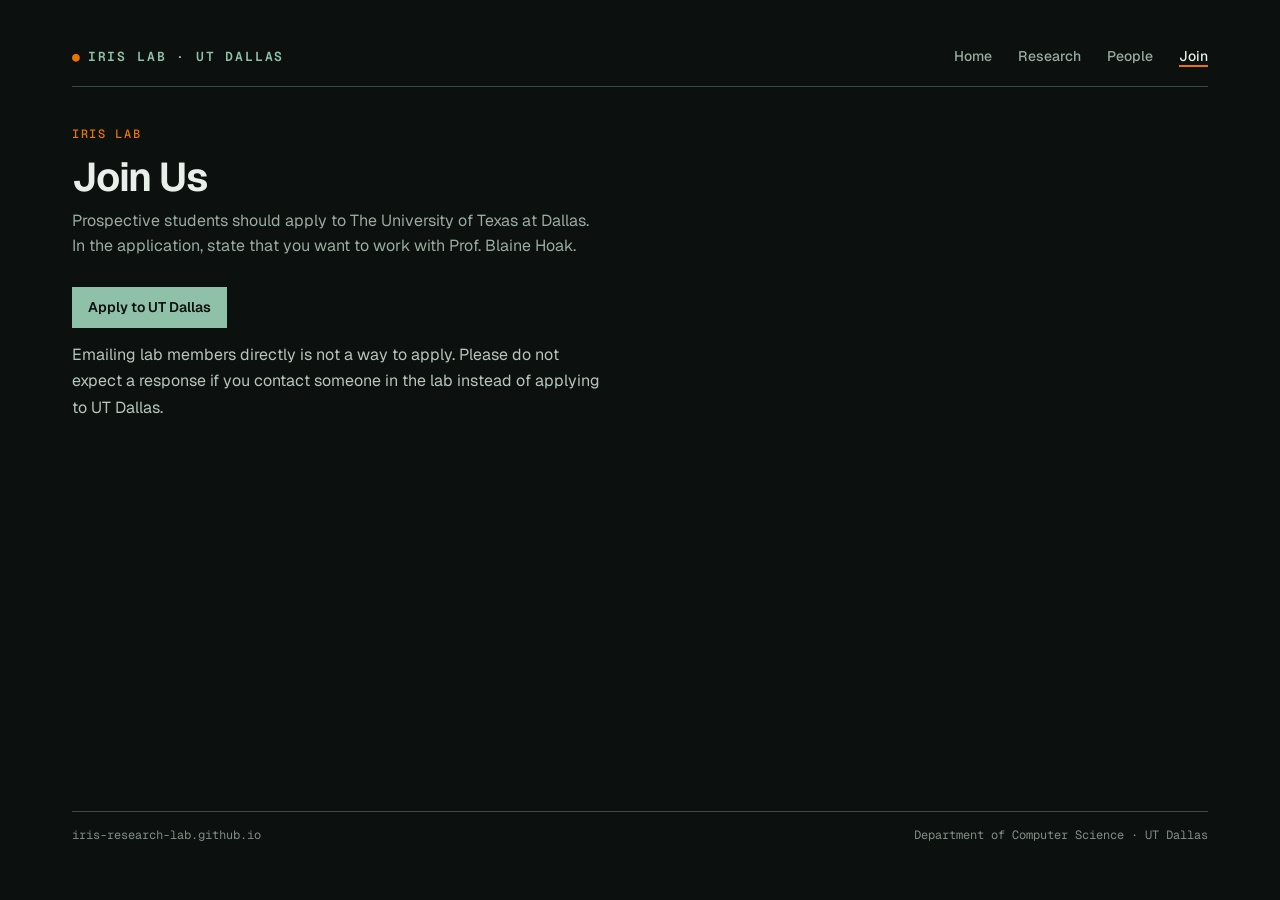
==== commit 43f7779a: "Apply the PI's home, people, join, and publication updates. The home header is the group name and a " ====
--- a/join/index.html
+++ b/join/index.html
@@ -5,7 +5,7 @@
   <meta charset="UTF-8">
   <meta name="viewport" content="width=device-width, initial-scale=1.0">
   <title>Join | IRIS Lab</title>
-  <meta name="description" content="Anyone interested in joining the IRIS Lab should fill out the interest form. Direct email to lab members is not an application.">
+  <meta name="description" content="Prospective students should apply to UT Dallas and say they want to work with Prof. Blaine Hoak. Emailing lab members is not an application.">
   <meta name="theme-color" content="#0C100E">
   <link rel="canonical" href="https://iris-research-lab.github.io/join/">
   <link rel="icon" href="/assets/images/logo.svg" type="image/svg+xml">
@@ -22,26 +22,21 @@
       <header class="page-head">
         <p class="kicker">IRIS Lab</p>
         <h1>Join Us</h1>
-        <p>Anyone interested in joining the lab should fill out the interest form.</p>
+        <p>Prospective students should apply to The University of Texas at Dallas. In the application, state that you want to work with Prof. Blaine Hoak.</p>
       </header>
       <div class="prose">
         <p>
-          Use the form to tell us about your background and the work you would like to do.
-          This is how the lab reviews every request to join.
-        </p>
-        <p>
-          <a class="btn" id="join-form" href="#google-form-placeholder">Fill out the interest form</a>
+          <a class="btn" href="https://graduate-admissions.utdallas.edu/apply-to-ut-dallas/apply/">Apply to UT Dallas</a>
         </p>
         <p>
           Emailing lab members directly is not a way to apply. Please do not expect a response
-          if you contact someone in the lab instead of using the form.
+          if you contact someone in the lab instead of applying to UT Dallas.
         </p>
       </div>
     </main>
 
     <div id="footer-placeholder"></div>
   </div>
-  <script type="module" src="/assets/js/join.js"></script>
 </body>
 
 </html>
--- a/assets/css/style.css
+++ b/assets/css/style.css
@@ -60,6 +60,9 @@
 
 body {
   margin: 0;
+  min-height: 100vh;
+  display: flex;
+  flex-direction: column;
   background: var(--iris-bg);
   color: var(--iris-ink);
   font-family: var(--font-sans);
@@ -113,10 +116,23 @@
 }
 
 .page {
+  flex: 1 0 auto;
+  display: flex;
+  flex-direction: column;
+  min-height: 100vh;
   padding: 44px var(--space-gutter) 56px;
-}
-
-.site-header { margin-bottom: 40px; }
+  --roster-cols: 3;
+  --roster-gap: 28px;
+}
+
+/* Short pages: main absorbs leftover viewport space so the footer sits at the bottom.
+   Tall pages: the shell grows with the document and the footer follows the content. */
+main { flex: 1 0 auto; }
+
+.site-header {
+  flex-shrink: 0;
+  margin-bottom: 40px;
+}
 
 .site-nav {
   display: flex;
@@ -144,10 +160,26 @@
 .logo:focus-visible { color: var(--iris-mint-hover); text-decoration: none; }
 
 .logo-dot {
+  display: inline-block;
   color: var(--iris-orange);
   font-style: normal;
   margin-right: 8px;
   letter-spacing: 0;
+  /* Recording LED: soft opacity pulse and a faint glow. The wordmark stays still. */
+  animation: iris-rec-light 1.4s ease-in-out infinite;
+}
+
+@keyframes iris-rec-light {
+  0%,
+  100% {
+    opacity: 1;
+    text-shadow: 0 0 7px color-mix(in srgb, var(--iris-orange) 55%, transparent);
+  }
+
+  50% {
+    opacity: 0.35;
+    text-shadow: 0 0 0 color-mix(in srgb, var(--iris-orange) 0%, transparent);
+  }
 }
 
 .nav-links {
@@ -253,7 +285,18 @@
   margin: 0;
 }
 
-#research-gate { margin-bottom: 28px; }
+/* .page-head p is more specific than .kicker. Restate the eyebrow so it stays orange mono. */
+.page-head .kicker {
+  font-family: var(--font-mono);
+  font-size: 12px;
+  font-weight: 500;
+  line-height: 1.2;
+  letter-spacing: 0.14em;
+  text-transform: uppercase;
+  color: var(--iris-orange);
+  margin: 0 0 14px;
+  max-width: none;
+}
 
 .prose {
   font-size: 16px;
@@ -343,26 +386,7 @@
   font-weight: 600;
 }
 
-.honesty-note {
-  margin: 0 0 28px;
-  padding: 12px 14px;
-  border-left: 3px solid var(--iris-orange);
-  font-size: 13px;
-  line-height: 1.5;
-  color: var(--iris-muted);
-  max-width: 72ch;
-}
-
-.honesty-note strong {
-  color: var(--iris-ink-soft);
-  font-weight: 600;
-}
-
-.honesty-note code {
-  font-family: var(--font-mono);
-  font-size: 12px;
-  color: var(--iris-mint);
-}
+.pub-year + .pub-year { margin-top: 12px; }
 
 .pub-list {
   list-style: none;
@@ -526,8 +550,8 @@
 
 .roster {
   display: grid;
-  grid-template-columns: repeat(3, minmax(0, 1fr));
-  gap: 28px;
+  grid-template-columns: repeat(var(--roster-cols), minmax(0, 1fr));
+  gap: var(--roster-gap);
   list-style: none;
   margin: 0;
   padding: 0;
@@ -548,6 +572,19 @@
   font-weight: 500;
   line-height: 1.3;
   color: var(--iris-mint);
+  margin: 0 0 8px;
+}
+
+.member .role:has(+ .dates) {
+  margin-bottom: 2px;
+}
+
+.member .dates {
+  font-family: var(--font-mono);
+  font-size: 12px;
+  font-weight: 400;
+  line-height: 1.35;
+  color: var(--iris-footer);
   margin: 0 0 8px;
 }
 
@@ -604,17 +641,26 @@
 
 .lab-photo {
   margin: 0 0 36px;
-  max-width: 520px;
-}
+}
+
+.lab-photo figure {
+  margin: 0;
+  width: calc((100% - (var(--roster-cols) - 1) * var(--roster-gap)) / var(--roster-cols));
+}
+
+.lab-photo picture { display: block; }
 
 .lab-photo img {
   width: 100%;
+  aspect-ratio: 1;
   height: auto;
+  object-fit: cover;
   display: block;
   border-radius: 0;
 }
 
 .site-footer {
+  flex-shrink: 0;
   margin-top: 48px;
   padding-top: 16px;
   border-top: 1px solid var(--iris-rule-strong);
@@ -636,7 +682,7 @@
 }
 
 @media (max-width: 1199px) {
-  .roster { grid-template-columns: repeat(2, minmax(0, 1fr)); }
+  .page { --roster-cols: 2; }
 }
 
 @media (max-width: 899px) {
@@ -657,10 +703,10 @@
   .cta { flex-direction: column; align-items: flex-start; gap: 12px; }
   .featured-title { font-size: 22px; }
 
+  .page { --roster-cols: 1; }
+
   .lower { display: block; }
   .lower > section + section { margin-top: 36px; }
-
-  .roster { grid-template-columns: 1fr; }
 
   .pub {
     grid-template-columns: minmax(0, 1fr);
@@ -669,7 +715,6 @@
   }
 
   .pub-title { font-size: 17px; }
-  .honesty-note { font-size: 13px; }
 
   .site-footer { flex-direction: column; }
 }
@@ -679,6 +724,13 @@
   *::before,
   *::after {
     animation-duration: 0.01ms !important;
+    animation-iteration-count: 1 !important;
     transition-duration: 0.01ms !important;
   }
-}
+
+  .logo-dot {
+    animation: none !important;
+    opacity: 1;
+    text-shadow: none;
+  }
+}
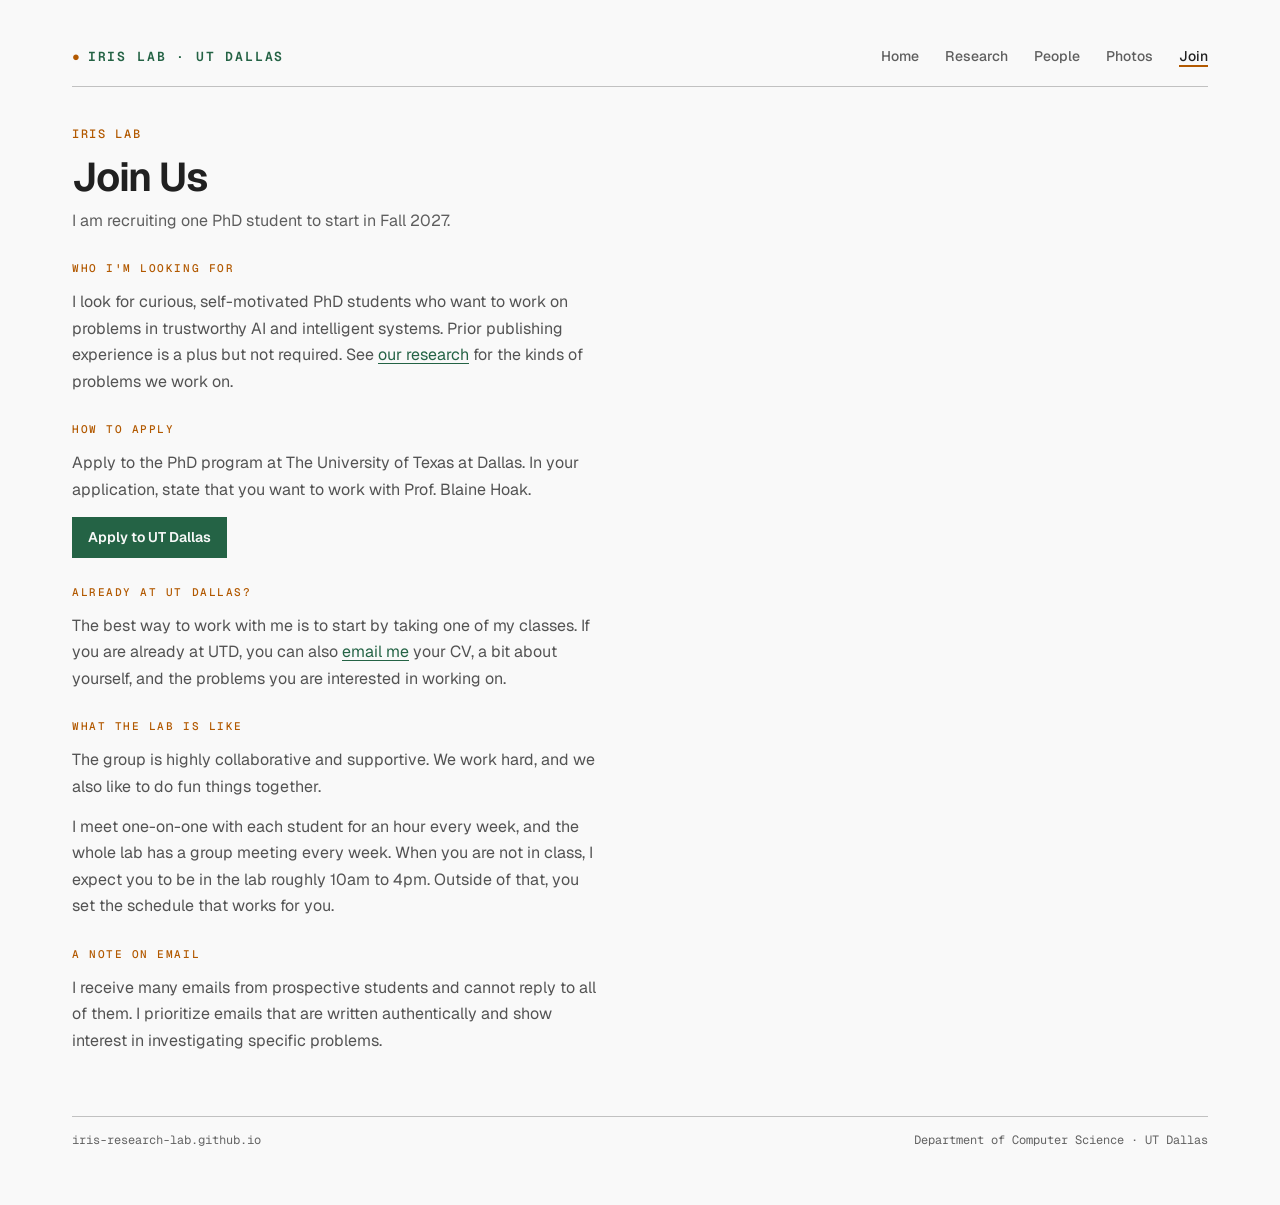
==== commit c346a981: "updated bio and join us page" ====
--- a/join/index.html
+++ b/join/index.html
@@ -5,7 +5,7 @@
   <meta charset="UTF-8">
   <meta name="viewport" content="width=device-width, initial-scale=1.0">
   <title>Join | IRIS Lab</title>
-  <meta name="description" content="Prospective students should apply to UT Dallas and say they want to work with Prof. Blaine Hoak. Emailing lab members is not an application.">
+  <meta name="description" content="The IRIS Lab is recruiting one PhD student for Fall 2027 to work on trustworthy AI and intelligent systems. Apply to UT Dallas and name Prof. Blaine Hoak in your application.">
   <meta name="theme-color" content="#0C100E">
   <link rel="canonical" href="https://iris-research-lab.github.io/join/">
   <link rel="icon" href="/assets/images/logo.svg" type="image/svg+xml">
@@ -22,15 +22,49 @@
       <header class="page-head">
         <p class="kicker">IRIS Lab</p>
         <h1>Join Us</h1>
-        <p>Prospective students should apply to The University of Texas at Dallas. In the application, state that you want to work with Prof. Blaine Hoak.</p>
+        <p>I am recruiting one PhD student to start in Fall 2027.</p>
       </header>
+
       <div class="prose">
+        <h2 class="section-label">Who I'm looking for</h2>
+        <p>
+          I look for curious, self-motivated PhD students who want to work on problems in
+          trustworthy AI and intelligent systems. Prior publishing experience is a plus but not
+          required. See <a href="/research/">our research</a> for the kinds of problems we work on.
+        </p>
+
+        <h2 class="section-label spaced">How to apply</h2>
+        <p>
+          Apply to the PhD program at The University of Texas at Dallas. In your application,
+          state that you want to work with Prof. Blaine Hoak.
+        </p>
         <p>
           <a class="btn" href="https://graduate-admissions.utdallas.edu/apply-to-ut-dallas/apply/">Apply to UT Dallas</a>
         </p>
+
+        <h2 class="section-label spaced">Already at UT Dallas?</h2>
         <p>
-          Emailing lab members directly is not a way to apply. Please do not expect a response
-          if you contact someone in the lab instead of applying to UT Dallas.
+          The best way to work with me is to start by taking one of my classes. If you are already at UTD, you can also
+          <a href="mailto:Blaine.Hoak@UTDallas.edu">email me</a> your CV, a bit about yourself, and the problems
+          you are interested in working on.
+        </p>
+
+        <h2 class="section-label spaced">What the lab is like</h2>
+        <p>
+          The group is highly collaborative and supportive. We work hard, and we also like to do
+          fun things together.
+        </p>
+        <p>
+          I meet one-on-one with each student for an hour every week, and the whole lab has a group
+          meeting every week. When you are not in class, I expect you to be in the lab roughly
+          10am to 4pm. Outside of that, you set the schedule that works for you.
+        </p>
+
+        <h2 class="section-label spaced">A note on email</h2>
+        <p>
+          I receive many emails from prospective students and cannot reply to all of them. I
+          prioritize emails that are written authentically and show interest in investigating
+          specific problems.
         </p>
       </div>
     </main>
--- a/assets/css/style.css
+++ b/assets/css/style.css
@@ -56,7 +56,26 @@
 *::before,
 *::after { box-sizing: border-box; }
 
-html { color-scheme: dark; }
+html { color-scheme: light dark; }
+
+@media (prefers-color-scheme: light) {
+  :root {
+    --iris-bg: #f9f9f9;
+    --iris-ink: #202020;
+    --iris-muted: #5e5e5e;
+    --iris-muted-2: #535353;
+    --iris-ink-soft: #464646;
+    --iris-mint: #246345;
+    --iris-mint-hover: #174e34;
+    --iris-orange: #b25900;
+    --iris-rule: rgba(89, 89, 89, 0.22);
+    --iris-rule-strong: rgba(89, 89, 89, 0.35);
+    --iris-focus: #246345;
+    --iris-btn-ink: #f9f9f9;
+    --iris-footer: #626262;
+    --iris-btn-active: #1f583b;
+  }
+}
 
 body {
   margin: 0;
@@ -490,7 +509,7 @@
 }
 
 .pub-fig figcaption,
-.lab-photo figcaption {
+.photo-grid figcaption {
   margin-top: 8px;
   font-family: var(--font-mono);
   font-size: 11px;
@@ -619,6 +638,7 @@
   aspect-ratio: 1;
   margin: 0 0 12px;
   height: auto;
+  object-position: center 20%;
 }
 
 .member .person-photo-link,
@@ -639,24 +659,26 @@
   box-shadow: inset 0 0 0 1px var(--iris-rule);
 }
 
-.lab-photo {
-  margin: 0 0 36px;
-}
-
-.lab-photo figure {
-  margin: 0;
-  width: calc((100% - (var(--roster-cols) - 1) * var(--roster-gap)) / var(--roster-cols));
-}
-
-.lab-photo picture { display: block; }
-
-.lab-photo img {
+.photo-grid {
+  display: grid;
+  grid-template-columns: repeat(var(--roster-cols), minmax(0, 1fr));
+  gap: var(--roster-gap);
+  list-style: none;
+  margin: 0;
+  padding: 0;
+}
+
+.photo-grid figure { margin: 0; }
+
+.photo-grid picture { display: block; }
+
+.photo-grid img {
   width: 100%;
-  aspect-ratio: 1;
+  aspect-ratio: 4 / 3;
   height: auto;
   object-fit: cover;
+  object-position: center;
   display: block;
-  border-radius: 0;
 }
 
 .site-footer {
